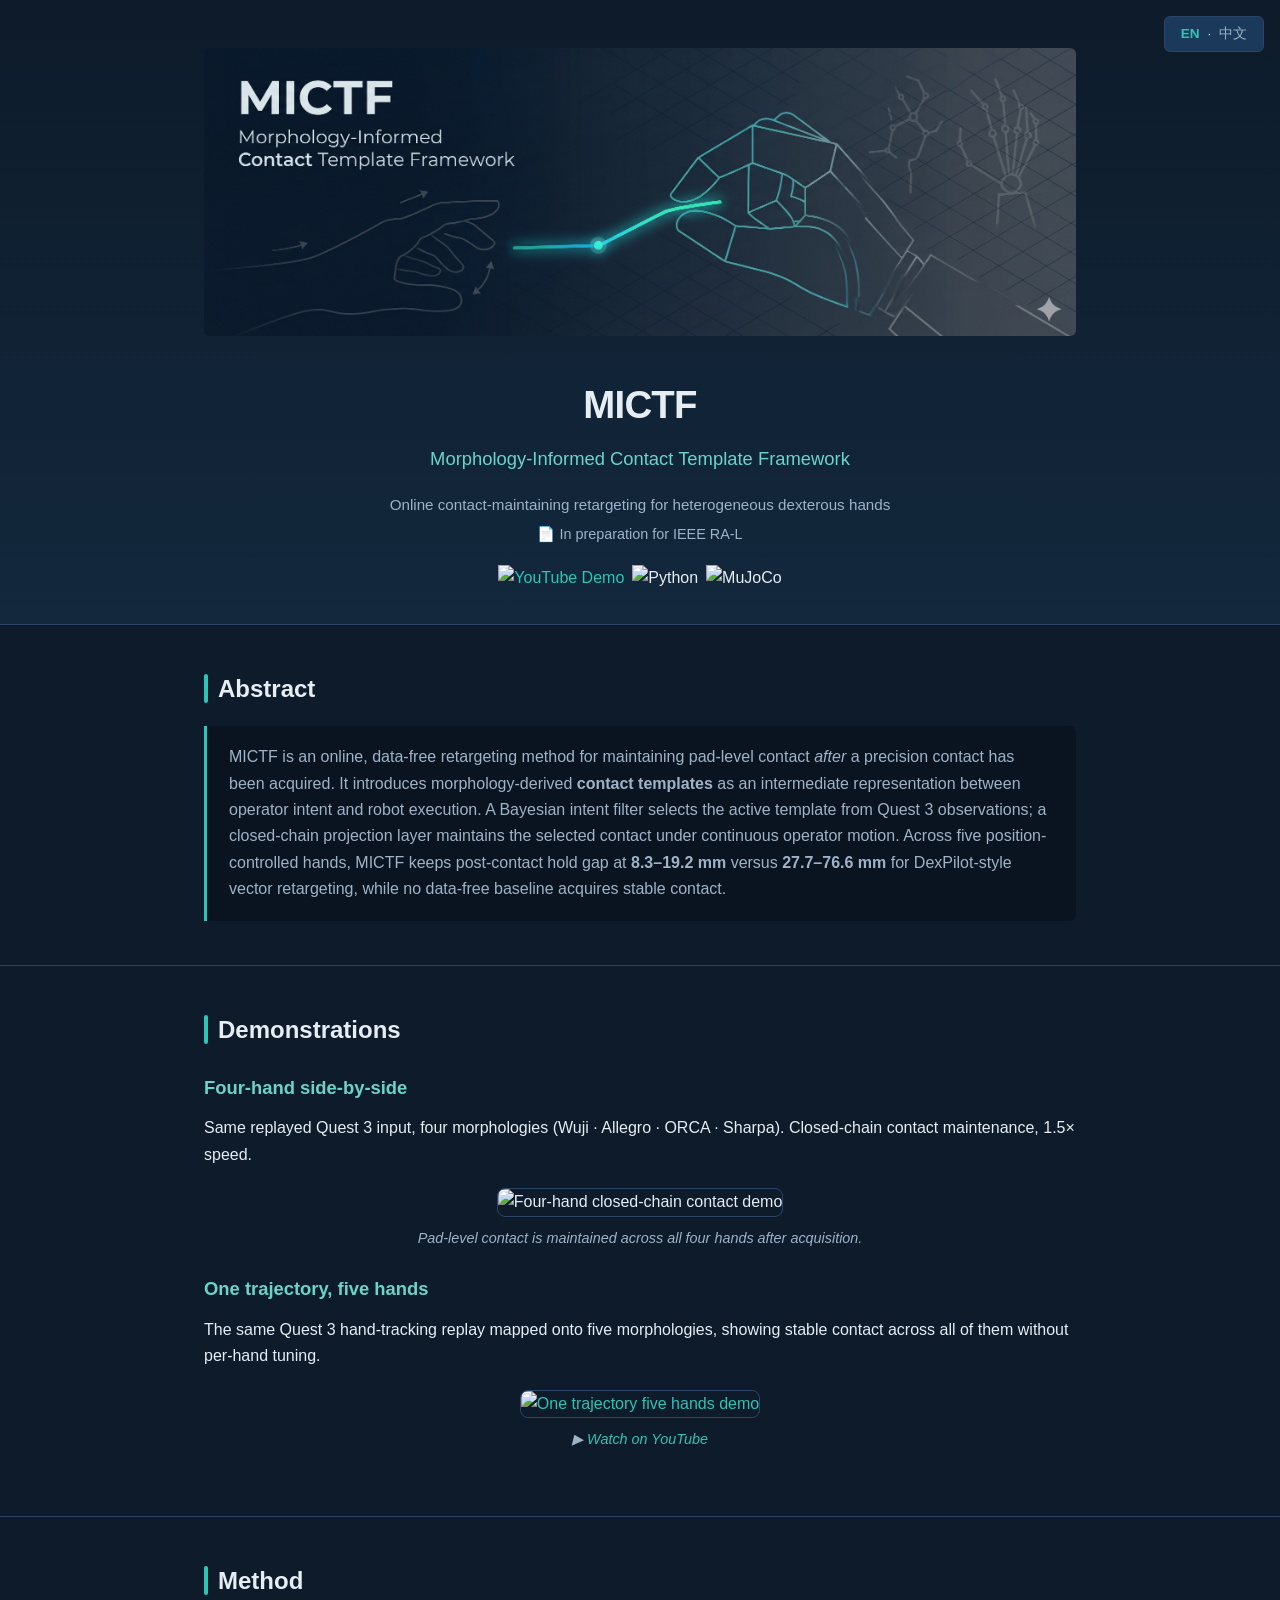
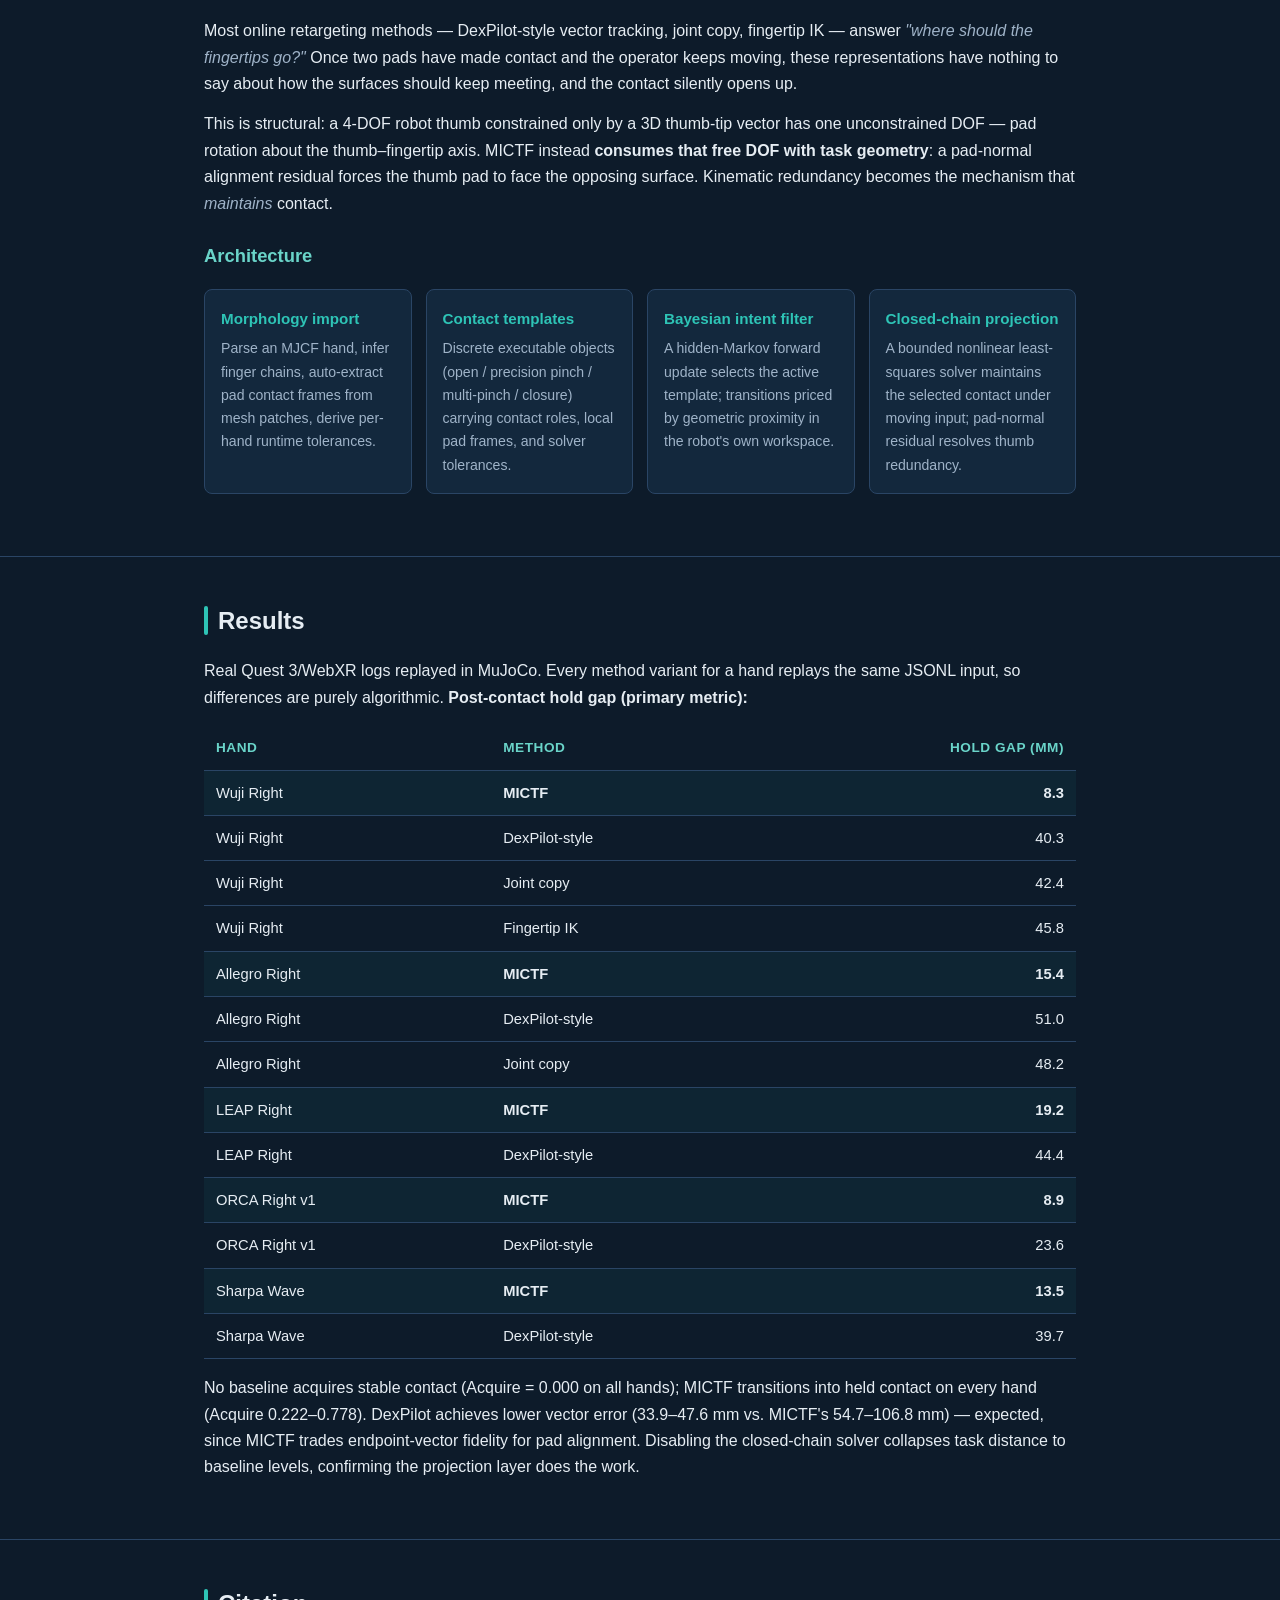
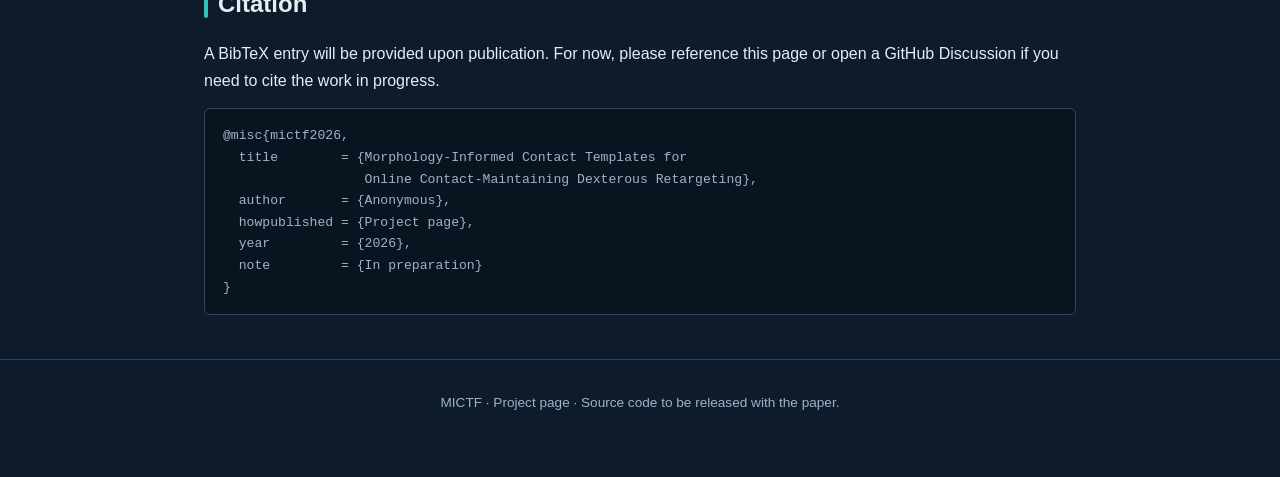
==== docs/index.html @ 3833d104 "Add GitHub Pages project site (conference-paper style, EN/ZH switch) - docs/index.html (EN) + docs/i" ====
<!DOCTYPE html>
<html lang="en">
<head>
  <meta charset="UTF-8">
  <meta name="viewport" content="width=device-width, initial-scale=1.0">
  <title>MICTF — Morphology-Informed Contact Template Framework</title>
  <meta name="description" content="Online, data-free retargeting for maintaining pad-level contact after a precision contact has been acquired.">
  <link rel="stylesheet" href="style.css">
</head>
<body>

<div class="lang-switch">
  <a href="index.html" class="active">EN</a> · <a href="index.zh.html">中文</a>
</div>

<!-- ==================== HERO ==================== -->
<header class="hero">
  <div class="container">
    <img src="assets/banner.png" alt="MICTF banner" class="banner">
    <h1>MICTF</h1>
    <div class="subtitle">Morphology-Informed Contact Template Framework</div>
    <div class="authors">Online contact-maintaining retargeting for heterogeneous dexterous hands</div>
    <div class="venue">📄 In preparation for IEEE RA-L</div>
    <div class="badges">
      <a href="https://youtu.be/rv6dafFKCII"><img alt="YouTube Demo" src="https://img.shields.io/badge/Demo-YouTube-red?logo=youtube"></a>
      <img alt="Python" src="https://img.shields.io/badge/Python-3.10+-3776AB?logo=python&logoColor=white">
      <img alt="MuJoCo" src="https://img.shields.io/badge/MuJoCo-3.x-orange">
    </div>
  </div>
</header>

<!-- ==================== ABSTRACT ==================== -->
<section>
  <div class="container">
    <h2>Abstract</h2>
    <div class="abstract-box">
      MICTF is an online, data-free retargeting method for maintaining pad-level contact
      <em>after</em> a precision contact has been acquired. It introduces morphology-derived
      <strong>contact templates</strong> as an intermediate representation between operator
      intent and robot execution. A Bayesian intent filter selects the active template from
      Quest 3 observations; a closed-chain projection layer maintains the selected contact
      under continuous operator motion. Across five position-controlled hands, MICTF keeps
      post-contact hold gap at <strong>8.3–19.2&nbsp;mm</strong> versus
      <strong>27.7–76.6&nbsp;mm</strong> for DexPilot-style vector retargeting, while no
      data-free baseline acquires stable contact.
    </div>
  </div>
</section>

<!-- ==================== DEMO ==================== -->
<section>
  <div class="container">
    <h2>Demonstrations</h2>

    <h3>Four-hand side-by-side</h3>
    <p>Same replayed Quest 3 input, four morphologies (Wuji · Allegro · ORCA · Sharpa). Closed-chain contact maintenance, 1.5× speed.</p>
    <div class="demo-media">
      <img src="assets/multihand_demo.gif" alt="Four-hand closed-chain contact demo">
      <div class="caption">Pad-level contact is maintained across all four hands after acquisition.</div>
    </div>

    <h3>One trajectory, five hands</h3>
    <p>The same Quest 3 hand-tracking replay mapped onto five morphologies, showing stable contact across all of them without per-hand tuning.</p>
    <div class="demo-media">
      <a href="https://youtu.be/rv6dafFKCII" class="youtube-thumb">
        <img src="https://img.youtube.com/vi/rv6dafFKCII/maxresdefault.jpg" alt="One trajectory five hands demo" style="width:80%">
      </a>
      <div class="caption">▶ <a href="https://youtu.be/rv6dafFKCII">Watch on YouTube</a></div>
    </div>
  </div>
</section>

<!-- ==================== METHOD ==================== -->
<section>
  <div class="container">
    <h2>Method</h2>
    <p>
      Most online retargeting methods — DexPilot-style vector tracking, joint copy, fingertip
      IK — answer <em>"where should the fingertips go?"</em> Once two pads have made contact
      and the operator keeps moving, these representations have nothing to say about how the
      surfaces should keep meeting, and the contact silently opens up.
    </p>
    <p>
      This is structural: a 4-DOF robot thumb constrained only by a 3D thumb-tip vector has one
      unconstrained DOF — pad rotation about the thumb–fingertip axis. MICTF instead
      <strong>consumes that free DOF with task geometry</strong>: a pad-normal alignment
      residual forces the thumb pad to face the opposing surface. Kinematic redundancy becomes
      the mechanism that <em>maintains</em> contact.
    </p>

    <h3>Architecture</h3>
    <div class="cards">
      <div class="card">
        <h4>Morphology import</h4>
        <p>Parse an MJCF hand, infer finger chains, auto-extract pad contact frames from mesh patches, derive per-hand runtime tolerances.</p>
      </div>
      <div class="card">
        <h4>Contact templates</h4>
        <p>Discrete executable objects (open / precision pinch / multi-pinch / closure) carrying contact roles, local pad frames, and solver tolerances.</p>
      </div>
      <div class="card">
        <h4>Bayesian intent filter</h4>
        <p>A hidden-Markov forward update selects the active template; transitions priced by geometric proximity in the robot's own workspace.</p>
      </div>
      <div class="card">
        <h4>Closed-chain projection</h4>
        <p>A bounded nonlinear least-squares solver maintains the selected contact under moving input; pad-normal residual resolves thumb redundancy.</p>
      </div>
    </div>
  </div>
</section>

<!-- ==================== RESULTS ==================== -->
<section>
  <div class="container">
    <h2>Results</h2>
    <p>Real Quest 3/WebXR logs replayed in MuJoCo. Every method variant for a hand replays the same JSONL input, so differences are purely algorithmic. <strong>Post-contact hold gap (primary metric):</strong></p>
    <div class="table-wrap">
      <table>
        <thead>
          <tr>
            <th>Hand</th><th>Method</th><th class="num">Hold gap (mm)</th>
          </tr>
        </thead>
        <tbody>
          <tr class="mictf"><td>Wuji Right</td><td><strong>MICTF</strong></td><td class="num"><strong>8.3</strong></td></tr>
          <tr><td>Wuji Right</td><td>DexPilot-style</td><td class="num">40.3</td></tr>
          <tr><td>Wuji Right</td><td>Joint copy</td><td class="num">42.4</td></tr>
          <tr><td>Wuji Right</td><td>Fingertip IK</td><td class="num">45.8</td></tr>
          <tr class="mictf"><td>Allegro Right</td><td><strong>MICTF</strong></td><td class="num"><strong>15.4</strong></td></tr>
          <tr><td>Allegro Right</td><td>DexPilot-style</td><td class="num">51.0</td></tr>
          <tr><td>Allegro Right</td><td>Joint copy</td><td class="num">48.2</td></tr>
          <tr class="mictf"><td>LEAP Right</td><td><strong>MICTF</strong></td><td class="num"><strong>19.2</strong></td></tr>
          <tr><td>LEAP Right</td><td>DexPilot-style</td><td class="num">44.4</td></tr>
          <tr class="mictf"><td>ORCA Right v1</td><td><strong>MICTF</strong></td><td class="num"><strong>8.9</strong></td></tr>
          <tr><td>ORCA Right v1</td><td>DexPilot-style</td><td class="num">23.6</td></tr>
          <tr class="mictf"><td>Sharpa Wave</td><td><strong>MICTF</strong></td><td class="num"><strong>13.5</strong></td></tr>
          <tr><td>Sharpa Wave</td><td>DexPilot-style</td><td class="num">39.7</td></tr>
        </tbody>
      </table>
    </div>
    <p>
      No baseline acquires stable contact (Acquire&nbsp;=&nbsp;0.000 on all hands); MICTF
      transitions into held contact on every hand (Acquire&nbsp;0.222–0.778). DexPilot achieves
      lower vector error (33.9–47.6&nbsp;mm vs. MICTF's 54.7–106.8&nbsp;mm) — expected, since
      MICTF trades endpoint-vector fidelity for pad alignment. Disabling the closed-chain solver
      collapses task distance to baseline levels, confirming the projection layer does the work.
    </p>
  </div>
</section>

<!-- ==================== CITATION ==================== -->
<section>
  <div class="container">
    <h2>Citation</h2>
    <p>A BibTeX entry will be provided upon publication. For now, please reference this page or open a GitHub Discussion if you need to cite the work in progress.</p>
    <div class="citation">@misc{mictf2026,
  title        = {Morphology-Informed Contact Templates for
                  Online Contact-Maintaining Dexterous Retargeting},
  author       = {Anonymous},
  howpublished = {Project page},
  year         = {2026},
  note         = {In preparation}
}</div>
  </div>
</section>

<footer>
  <div class="container">
    <p>MICTF · Project page · Source code to be released with the paper.</p>
  </div>
</footer>

</body>
</html>
---- docs/style.css ----
/* MICTF project page — conference-paper style */
:root {
  --bg: #0d1b2a;
  --bg-2: #13283d;
  --surface: #1b3a5b;
  --text: #e6edf3;
  --text-dim: #9fb3c8;
  --accent: #2ec4b6;
  --accent-2: #6ad4c9;
  --rule: #2a4565;
  --code-bg: #0a1420;
  --warn: #f0a868;
}

* { box-sizing: border-box; margin: 0; padding: 0; }

html { scroll-behavior: smooth; }

body {
  background: var(--bg);
  color: var(--text);
  font-family: -apple-system, BlinkMacSystemFont, "Segoe UI", "Helvetica Neue",
               "Noto Sans SC", Arial, sans-serif;
  font-size: 16px;
  line-height: 1.65;
  -webkit-font-smoothing: antialiased;
}

.container {
  max-width: 920px;
  margin: 0 auto;
  padding: 0 24px;
}

/* ---------- Header / hero ---------- */
.hero {
  text-align: center;
  padding: 48px 24px 32px;
  background: linear-gradient(180deg, var(--bg) 0%, var(--bg-2) 100%);
  border-bottom: 1px solid var(--rule);
}
.hero img.banner {
  width: 100%;
  max-width: 960px;
  border-radius: 6px;
  margin-bottom: 28px;
}
.hero h1 {
  font-size: 2.4rem;
  font-weight: 700;
  letter-spacing: -0.02em;
  margin-bottom: 8px;
}
.hero .subtitle {
  font-size: 1.15rem;
  color: var(--accent-2);
  font-weight: 500;
  margin-bottom: 18px;
}
.hero .authors {
  color: var(--text-dim);
  font-size: 0.95rem;
  margin-bottom: 6px;
}
.hero .venue {
  color: var(--text-dim);
  font-size: 0.9rem;
}
.badges {
  margin-top: 18px;
  display: flex;
  gap: 8px;
  justify-content: center;
  flex-wrap: wrap;
}
.badges img { height: 24px; }

/* ---------- Lang switch ---------- */
.lang-switch {
  position: fixed;
  top: 16px;
  right: 16px;
  z-index: 100;
  background: var(--surface);
  border: 1px solid var(--rule);
  border-radius: 6px;
  padding: 6px 12px;
  font-size: 0.85rem;
}
.lang-switch a {
  color: var(--text-dim);
  text-decoration: none;
  margin: 0 4px;
}
.lang-switch a.active { color: var(--accent); font-weight: 600; }
.lang-switch a:hover { color: var(--accent-2); }

/* ---------- Sections ---------- */
section {
  padding: 44px 0;
  border-bottom: 1px solid var(--rule);
}
section h2 {
  font-size: 1.5rem;
  font-weight: 600;
  margin-bottom: 18px;
  color: var(--text);
  display: flex;
  align-items: center;
  gap: 10px;
}
section h2::before {
  content: "";
  width: 4px;
  height: 1.2em;
  background: var(--accent);
  border-radius: 2px;
}
section h3 {
  font-size: 1.15rem;
  font-weight: 600;
  margin: 24px 0 12px;
  color: var(--accent-2);
}
p { margin-bottom: 14px; }
a { color: var(--accent); text-decoration: none; }
a:hover { text-decoration: underline; }
em { color: var(--text-dim); }

/* ---------- Abstract ---------- */
.abstract-box {
  background: var(--code-bg);
  border-left: 3px solid var(--accent);
  padding: 18px 22px;
  border-radius: 0 6px 6px 0;
  color: var(--text-dim);
}

/* ---------- Demo ---------- */
.demo-media {
  text-align: center;
  margin: 20px 0;
}
.demo-media img, .demo-media video {
  max-width: 100%;
  border-radius: 8px;
  border: 1px solid var(--rule);
}
.demo-media .caption {
  color: var(--text-dim);
  font-size: 0.9rem;
  margin-top: 10px;
  font-style: italic;
}
.youtube-thumb { transition: transform 0.15s; }
.youtube-thumb:hover { transform: scale(1.01); }

/* ---------- Tables ---------- */
.table-wrap { overflow-x: auto; margin: 16px 0; }
table {
  width: 100%;
  border-collapse: collapse;
  font-size: 0.92rem;
}
th, td {
  padding: 10px 12px;
  text-align: left;
  border-bottom: 1px solid var(--rule);
}
th {
  color: var(--accent-2);
  font-weight: 600;
  font-size: 0.85rem;
  text-transform: uppercase;
  letter-spacing: 0.04em;
}
td.num, th.num { text-align: right; font-variant-numeric: tabular-nums; }
tr.best td { color: var(--accent); font-weight: 600; }
tr.mictf td { background: rgba(46, 196, 182, 0.06); }

/* ---------- Architecture cards ---------- */
.cards {
  display: grid;
  grid-template-columns: repeat(auto-fit, minmax(200px, 1fr));
  gap: 14px;
  margin: 18px 0;
}
.card {
  background: var(--bg-2);
  border: 1px solid var(--rule);
  border-radius: 8px;
  padding: 16px;
}
.card h4 {
  color: var(--accent);
  font-size: 0.95rem;
  margin-bottom: 6px;
}
.card p { font-size: 0.88rem; color: var(--text-dim); margin: 0; }

/* ---------- Citation ---------- */
.citation {
  background: var(--code-bg);
  border: 1px solid var(--rule);
  border-radius: 6px;
  padding: 16px 18px;
  font-family: "SF Mono", "Consolas", "Liberation Mono", monospace;
  font-size: 0.82rem;
  color: var(--text-dim);
  overflow-x: auto;
  white-space: pre;
}

/* ---------- Footer ---------- */
footer {
  padding: 32px 0 48px;
  text-align: center;
  color: var(--text-dim);
  font-size: 0.85rem;
}

/* ---------- Responsive ---------- */
@media (max-width: 640px) {
  .hero h1 { font-size: 1.7rem; }
  .hero .subtitle { font-size: 1rem; }
  .container { padding: 0 16px; }
  .lang-switch { top: 8px; right: 8px; font-size: 0.8rem; }
}
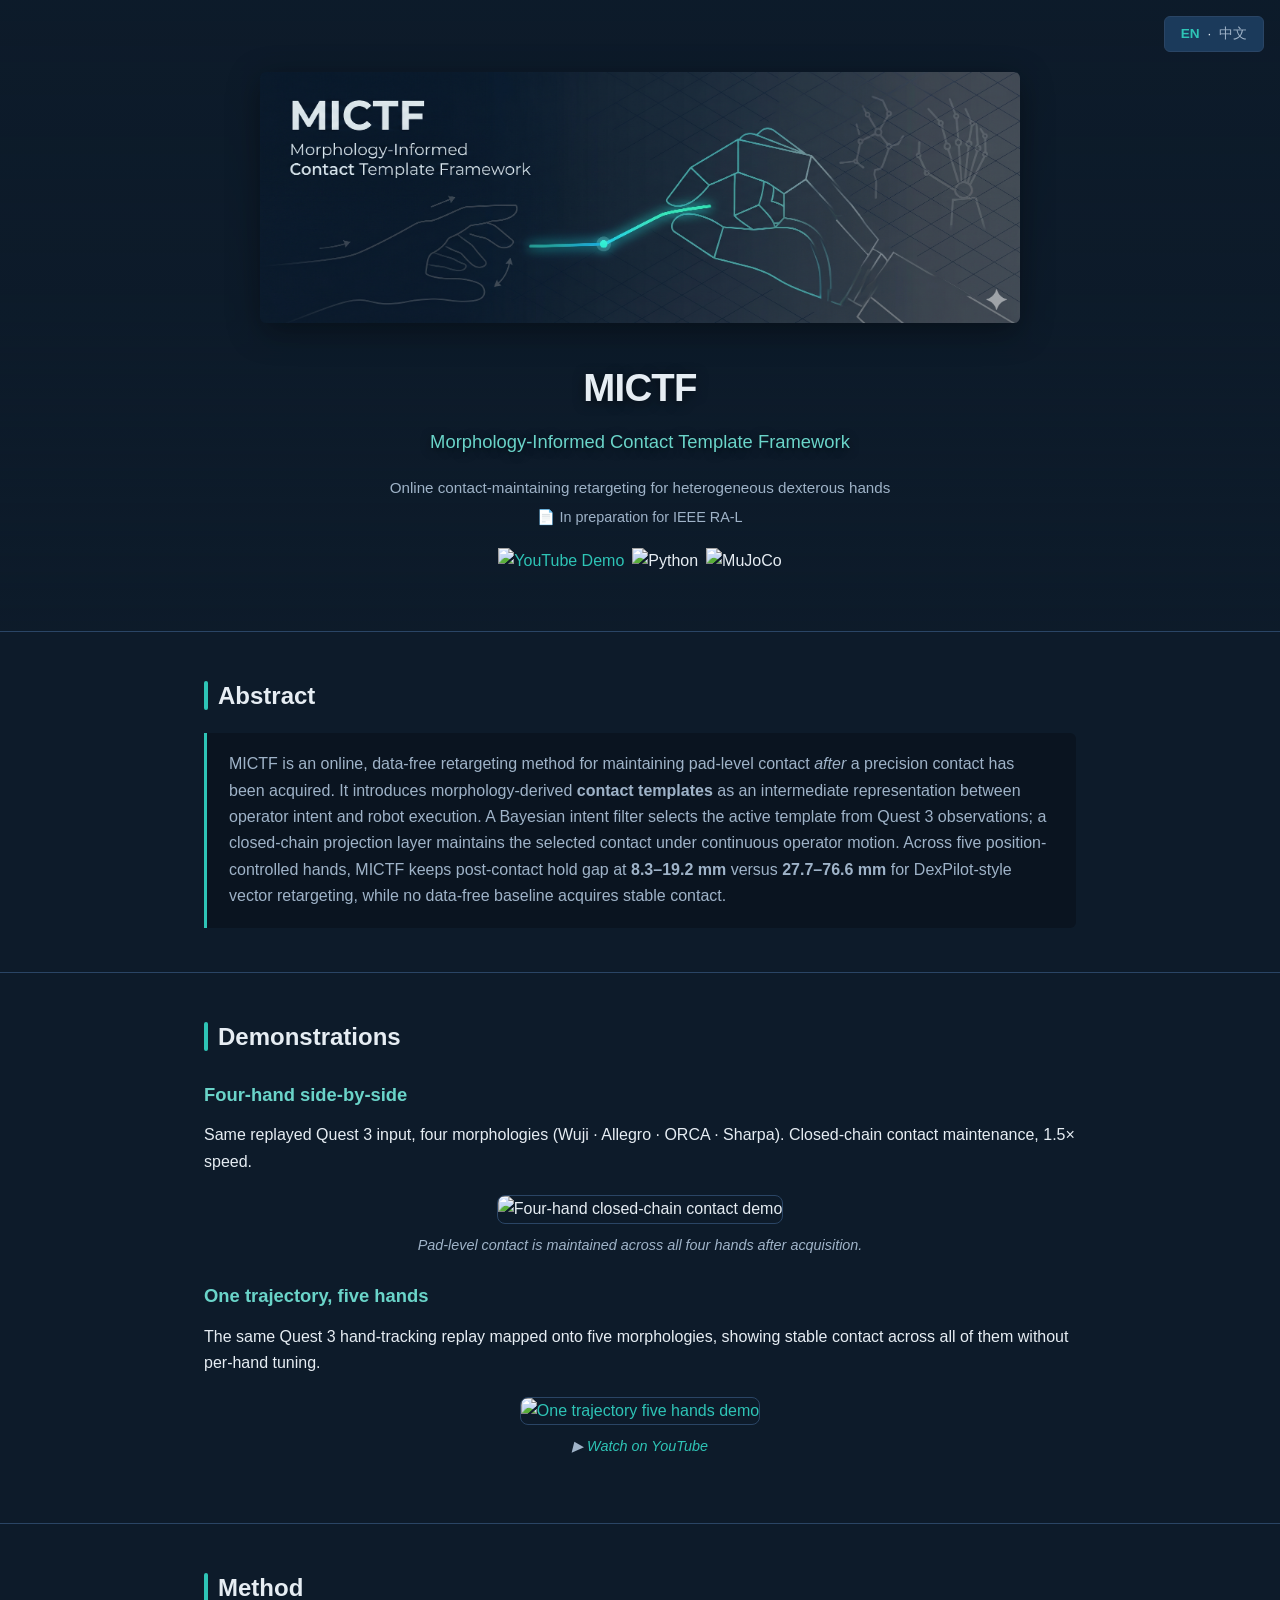
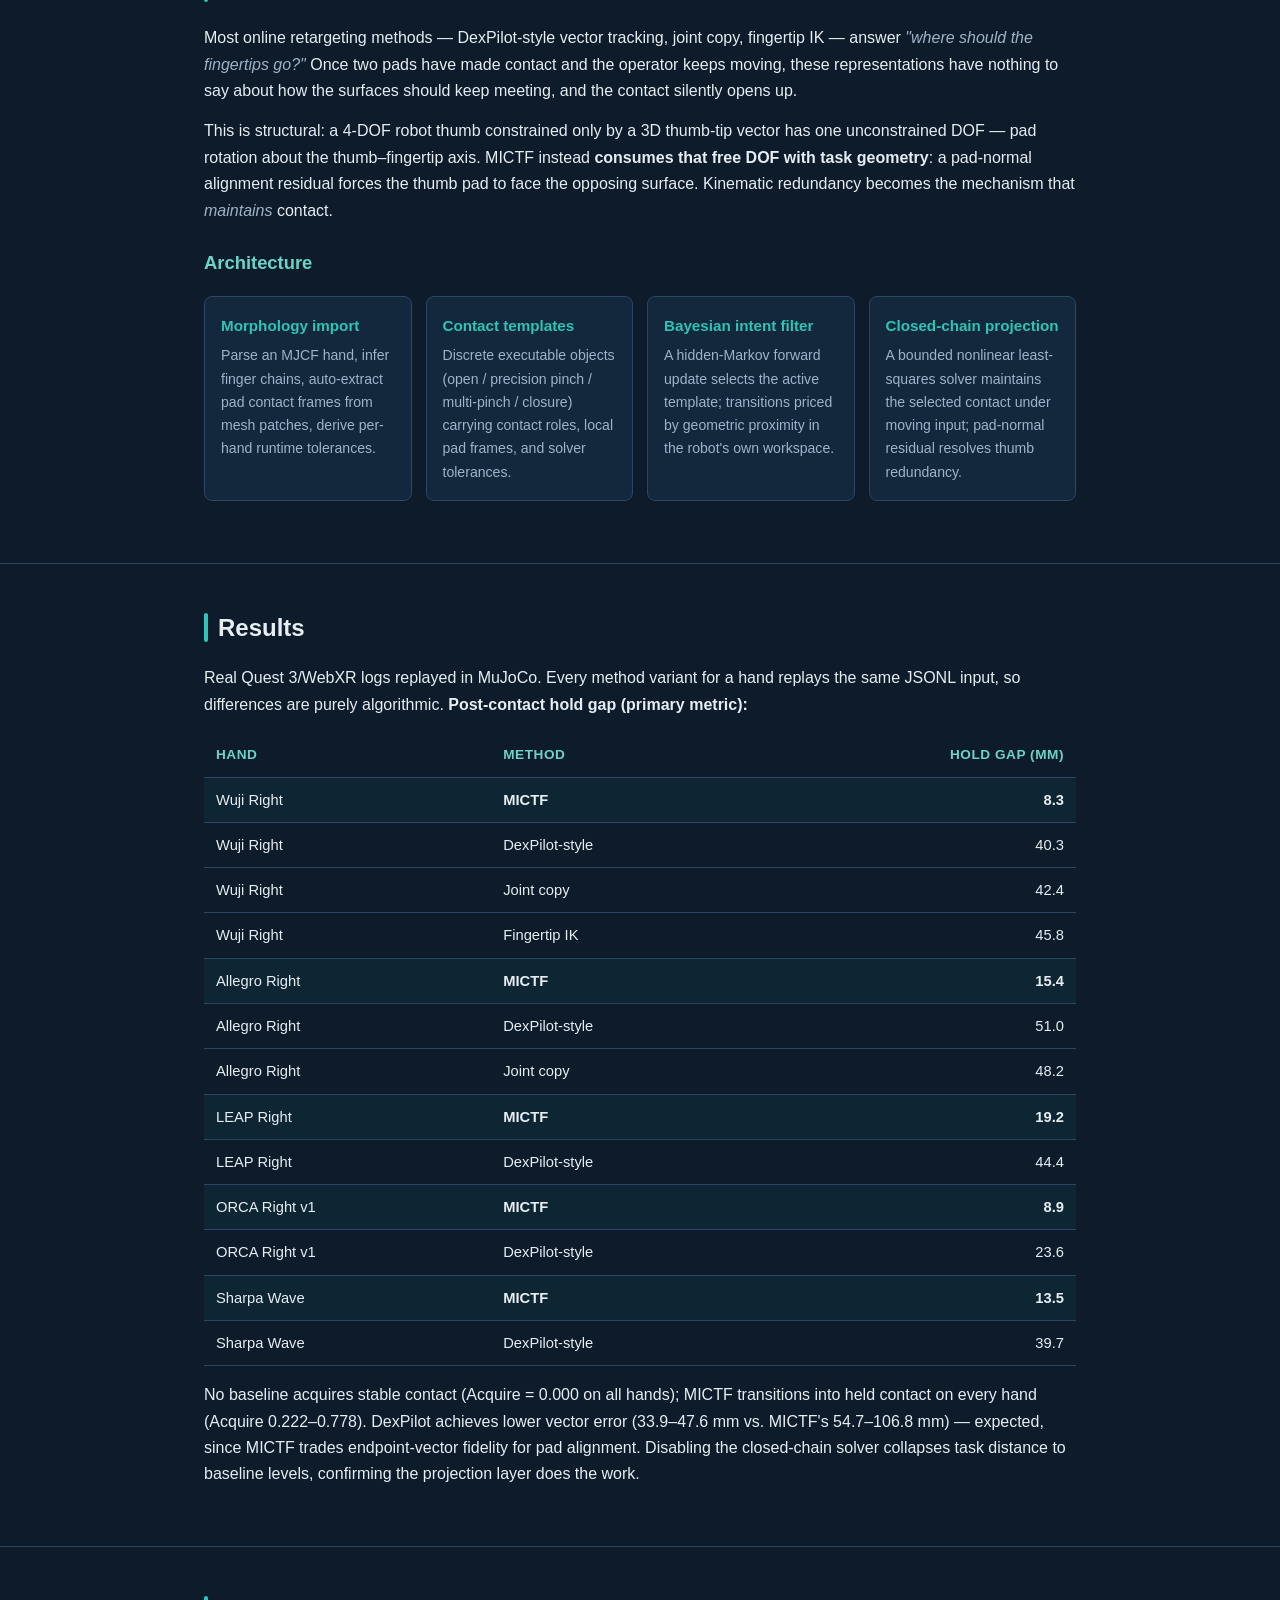
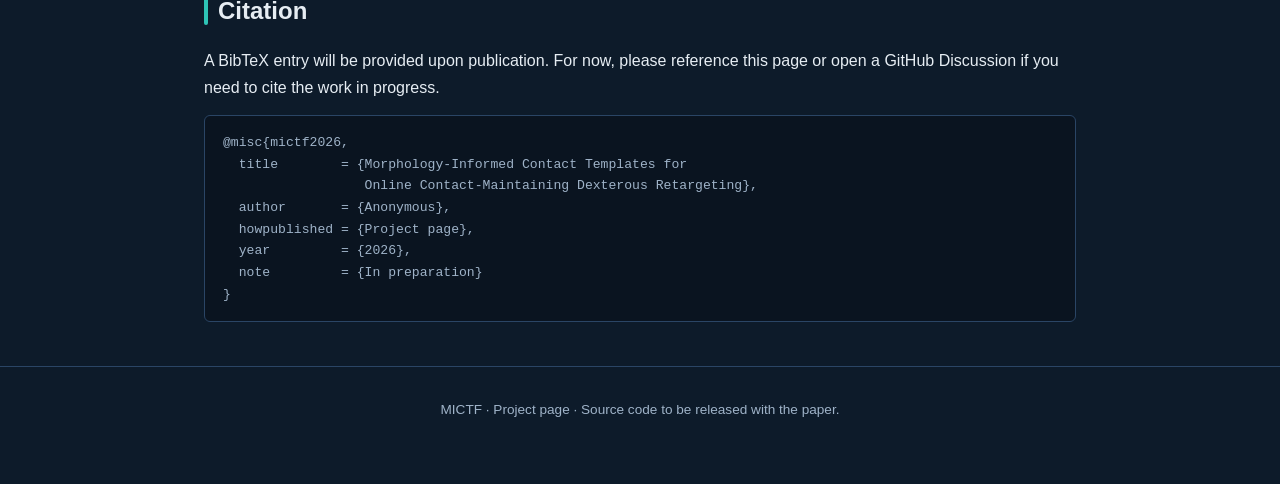
==== commit 36139a16: "Add background YouTube video to hero (top-conference project-page style) - Hero now plays the rv6daf" ====
--- a/docs/index.html
+++ b/docs/index.html
@@ -15,6 +15,14 @@
 
 <!-- ==================== HERO ==================== -->
 <header class="hero">
+  <!-- Background YouTube video: autoplay, muted, looped, no controls -->
+  <div class="hero-video">
+    <iframe
+      src="https://www.youtube.com/embed/rv6dafFKCII?autoplay=1&mute=1&loop=1&playlist=rv6dafFKCII&controls=0&showinfo=0&modestbranding=1&rel=0&playsinline=1&iv_load_policy=3"
+      title="MICTF background demo"
+      allow="autoplay; encrypted-media"
+      allowfullscreen></iframe>
+  </div>
   <div class="container">
     <img src="assets/banner.png" alt="MICTF banner" class="banner">
     <h1>MICTF</h1>
--- a/docs/style.css
+++ b/docs/style.css
@@ -34,28 +34,72 @@
 
 /* ---------- Header / hero ---------- */
 .hero {
+  position: relative;
   text-align: center;
-  padding: 48px 24px 32px;
-  background: linear-gradient(180deg, var(--bg) 0%, var(--bg-2) 100%);
+  padding: 72px 24px 56px;
+  overflow: hidden;
   border-bottom: 1px solid var(--rule);
+  min-height: 420px;
+  display: flex;
+  align-items: center;
+  justify-content: center;
+}
+/* background YouTube video, scaled to cover */
+.hero-video {
+  position: absolute;
+  top: 50%;
+  left: 50%;
+  width: 177.78vh;          /* 16:9, cover by height */
+  height: 56.25vw;          /* 16:9, cover by width */
+  min-width: 100%;
+  min-height: 100%;
+  transform: translate(-50%, -50%);
+  pointer-events: none;     /* clicks pass through to overlay */
+  z-index: 0;
+}
+.hero-video iframe {
+  width: 100%;
+  height: 100%;
+  border: 0;
+  pointer-events: none;
+}
+/* semi-transparent gradient overlay */
+.hero::before {
+  content: "";
+  position: absolute;
+  inset: 0;
+  background: linear-gradient(
+    180deg,
+    rgba(13, 27, 42, 0.55) 0%,
+    rgba(13, 27, 42, 0.40) 50%,
+    rgba(13, 27, 42, 0.85) 100%
+  );
+  z-index: 1;
+}
+.hero .container {
+  position: relative;
+  z-index: 2;               /* text above overlay */
 }
 .hero img.banner {
   width: 100%;
-  max-width: 960px;
+  max-width: 760px;
   border-radius: 6px;
-  margin-bottom: 28px;
+  margin-bottom: 24px;
+  box-shadow: 0 8px 32px rgba(0, 0, 0, 0.4);
 }
 .hero h1 {
   font-size: 2.4rem;
   font-weight: 700;
   letter-spacing: -0.02em;
   margin-bottom: 8px;
+  text-shadow: 0 2px 12px rgba(0, 0, 0, 0.6);
 }
 .hero .subtitle {
   font-size: 1.15rem;
   color: var(--accent-2);
   font-weight: 500;
   margin-bottom: 18px;
+  text-shadow: 0 2px 10px rgba(0, 0, 0, 0.6);
 }
 .hero .authors {
   color: var(--text-dim);
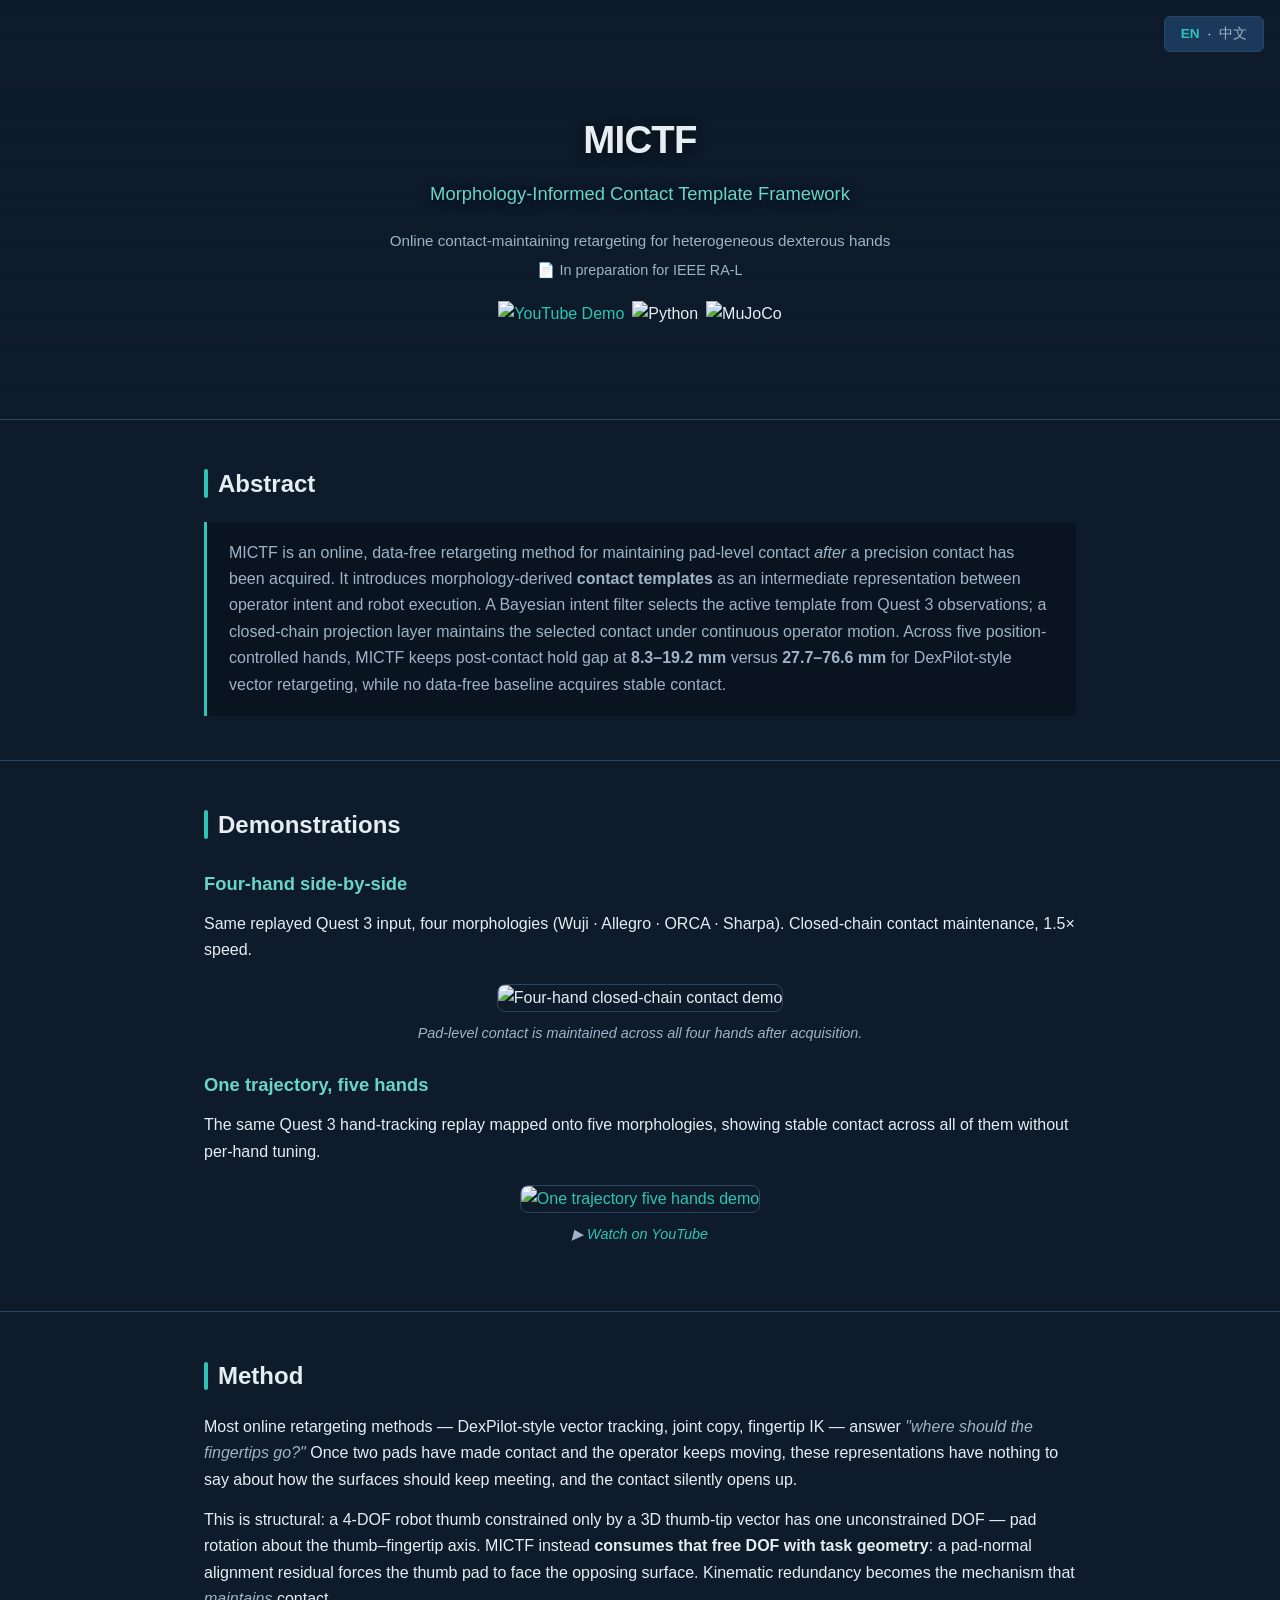
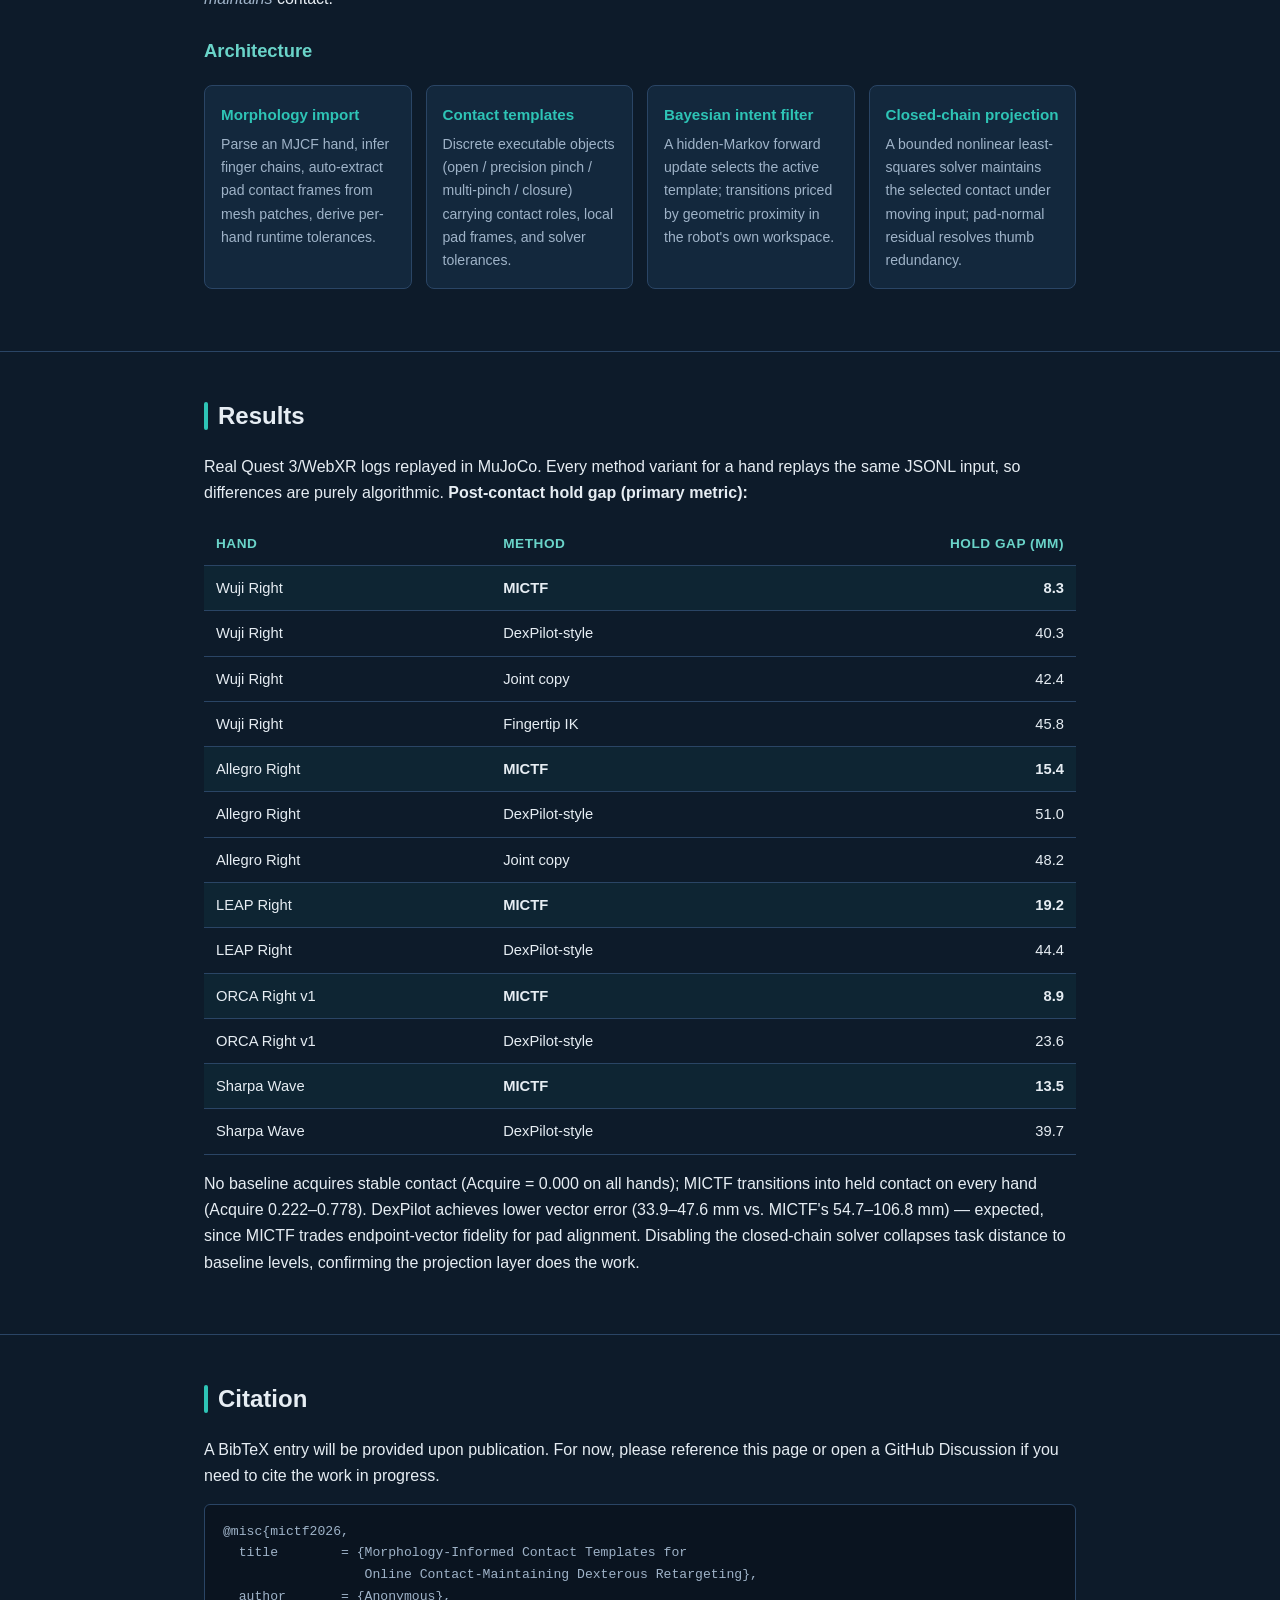
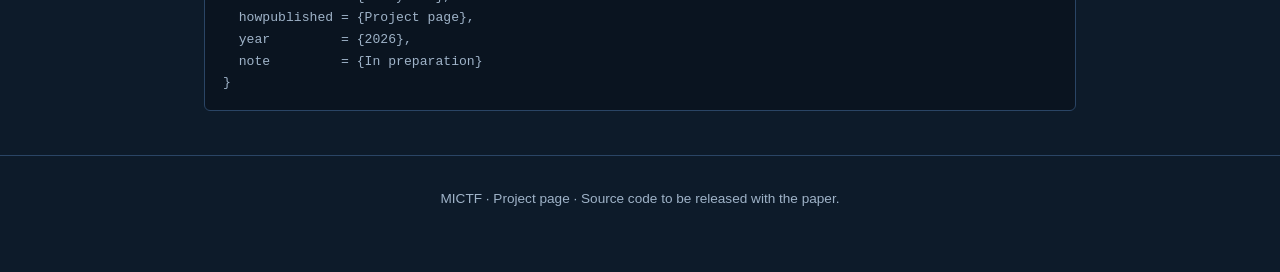
==== commit 881cd04a: "Remove banner img from hero so YouTube background video is visible The banner img (inside .hero .con" ====
--- a/docs/index.html
+++ b/docs/index.html
@@ -24,7 +24,6 @@
       allowfullscreen></iframe>
   </div>
   <div class="container">
-    <img src="assets/banner.png" alt="MICTF banner" class="banner">
     <h1>MICTF</h1>
     <div class="subtitle">Morphology-Informed Contact Template Framework</div>
     <div class="authors">Online contact-maintaining retargeting for heterogeneous dexterous hands</div>
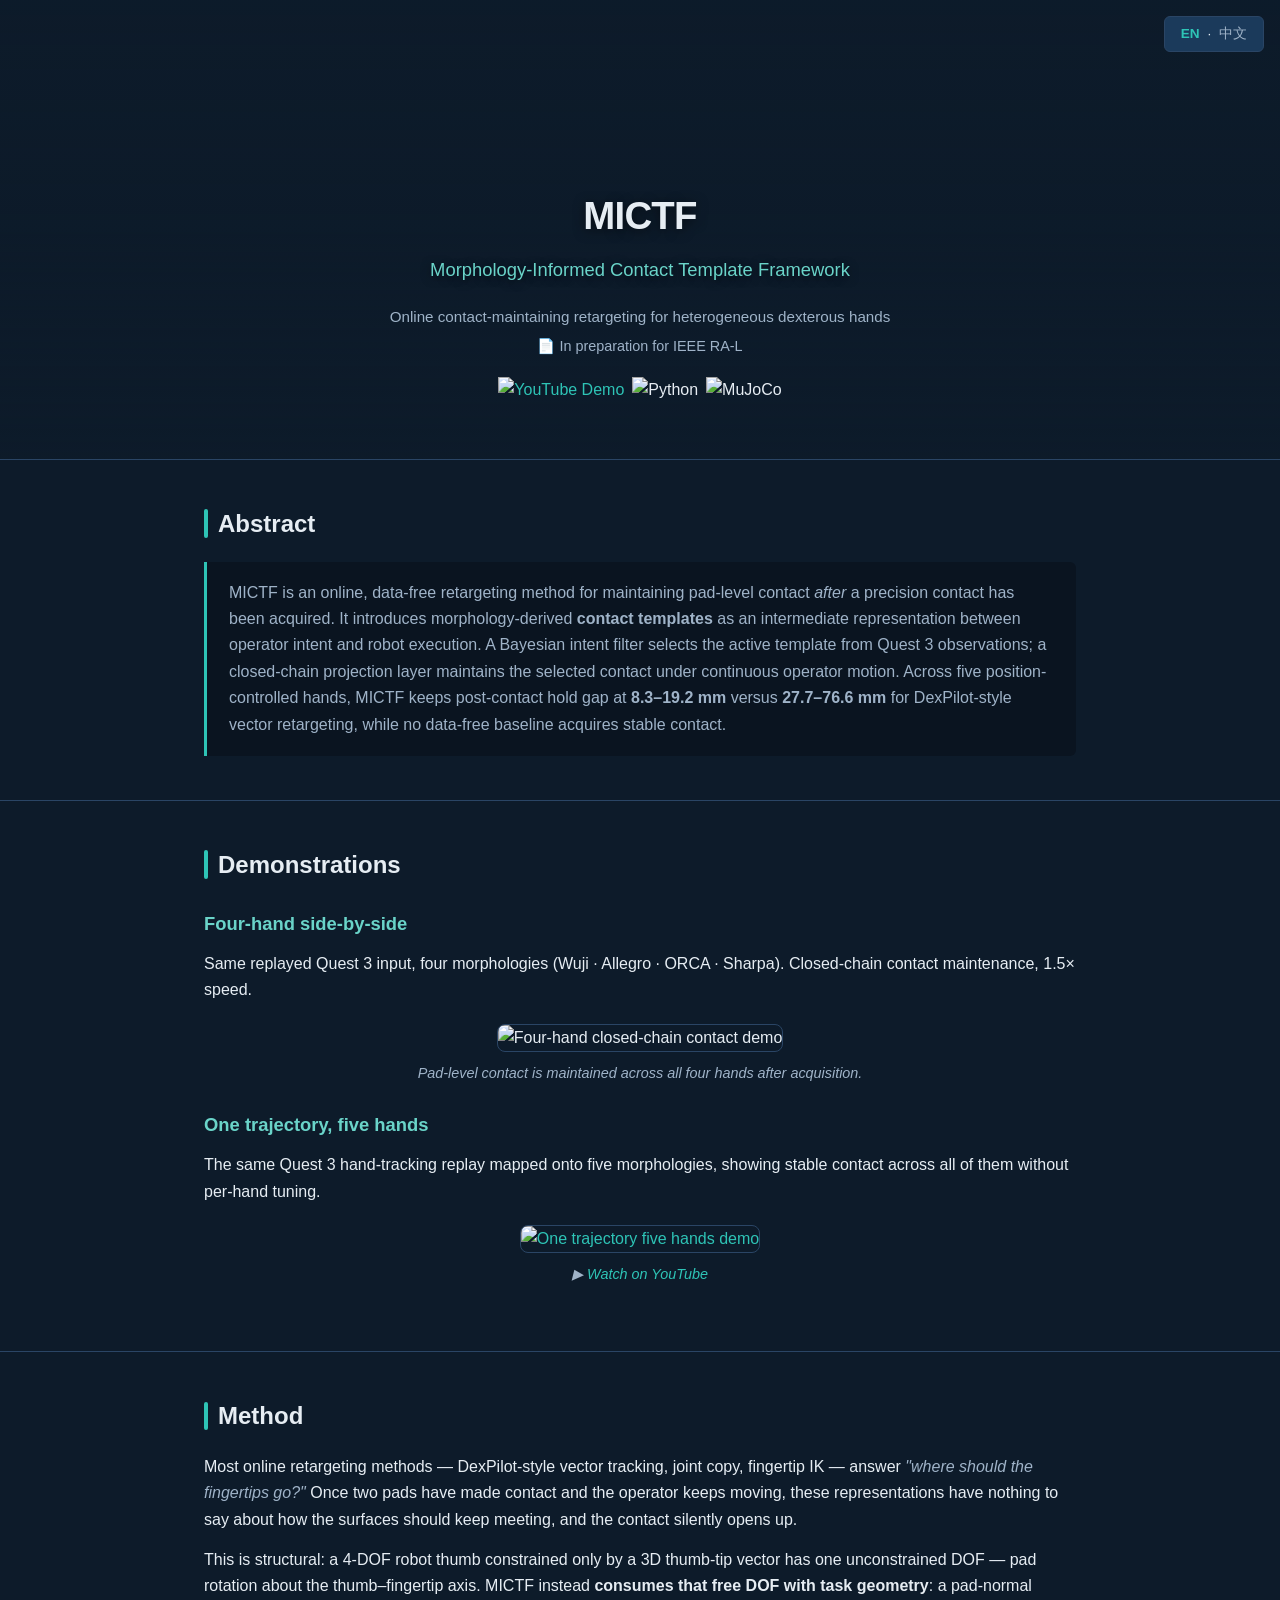
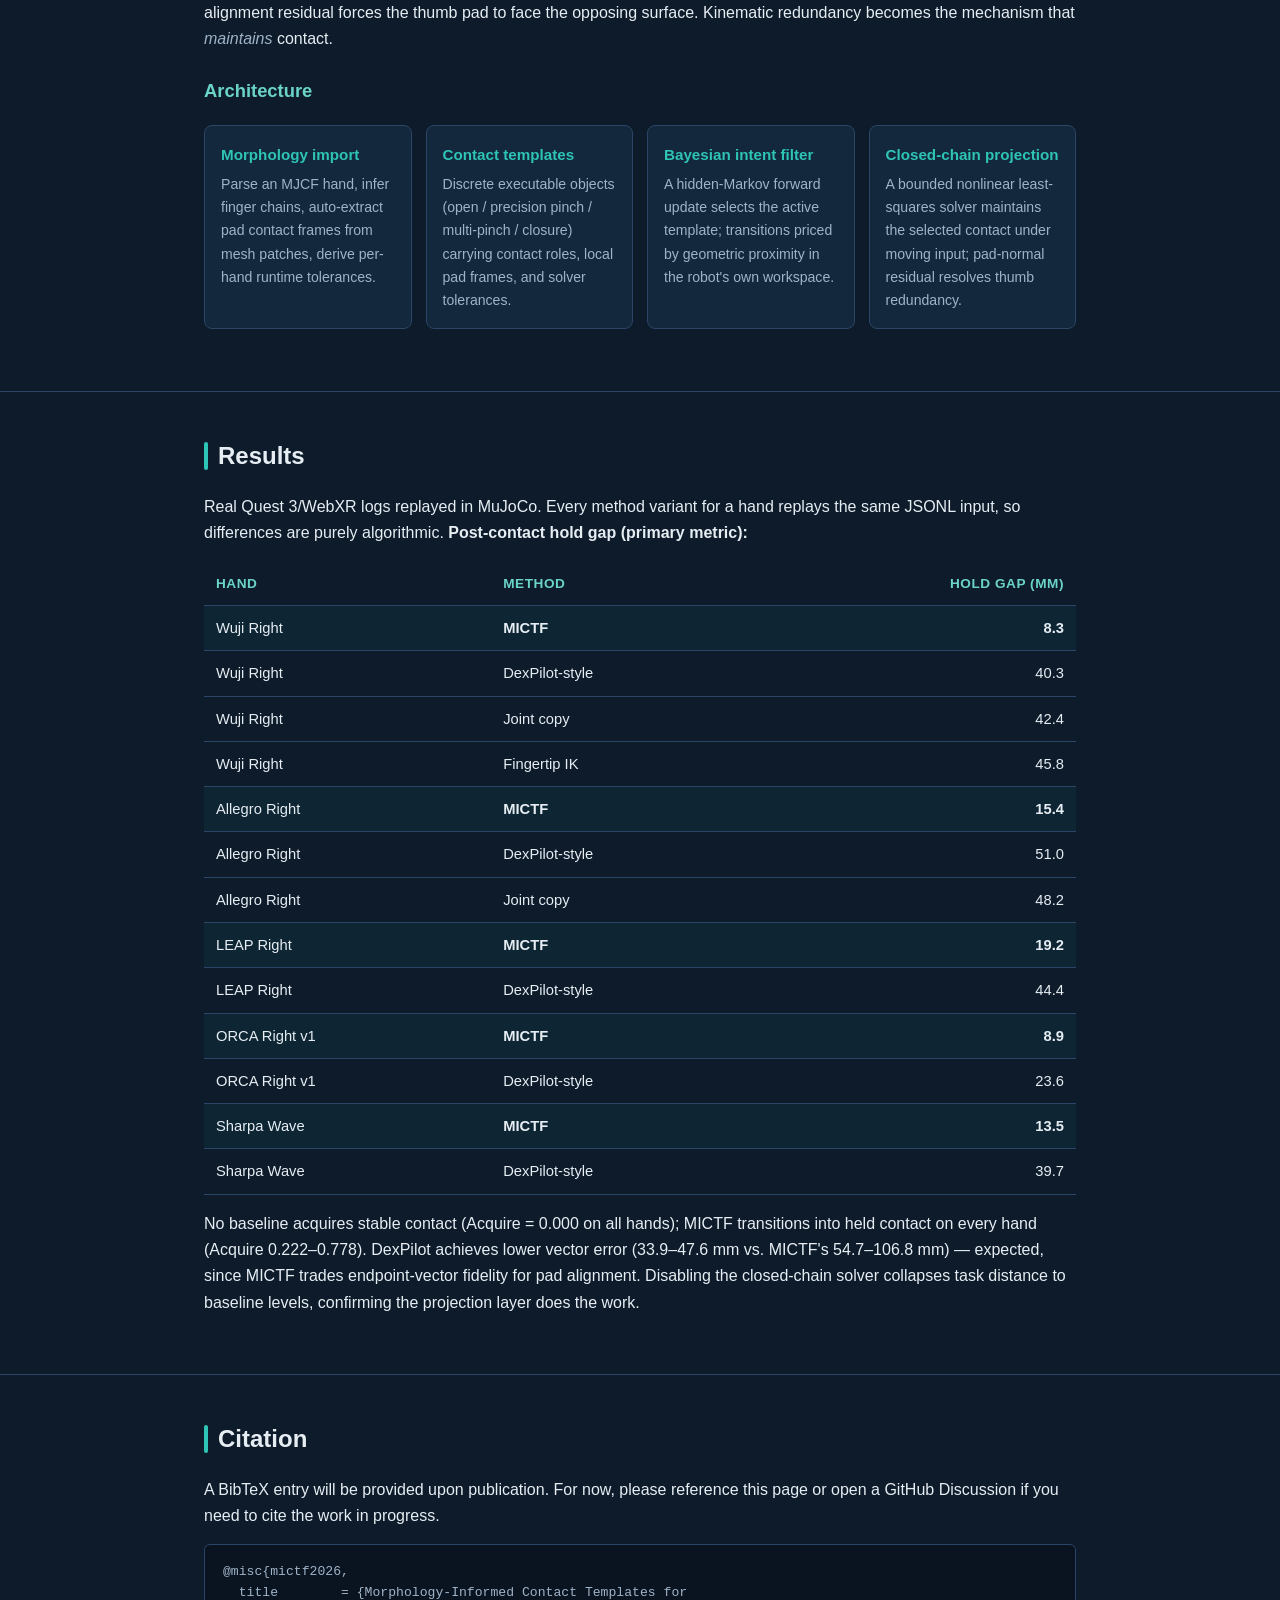
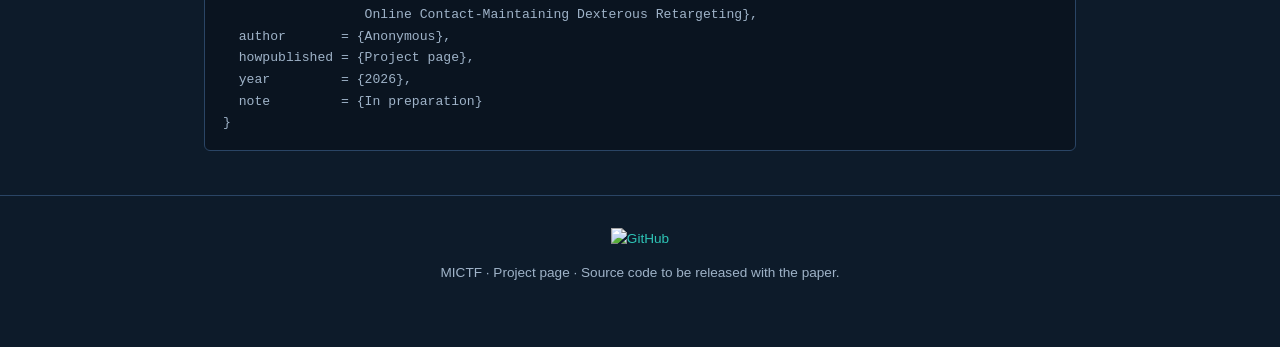
==== commit 37a69881: "Cross-link GitHub Pages and GitHub repo - READMEs: add Project Page badge linking to GitHub Pages si" ====
--- a/docs/index.html
+++ b/docs/index.html
@@ -174,6 +174,7 @@
 
 <footer>
   <div class="container">
+    <a href="https://github.com/mohuairan/mictf-project"><img alt="GitHub" src="https://img.shields.io/badge/GitHub-mictf--project-181717?logo=github"></a>
     <p>MICTF · Project page · Source code to be released with the paper.</p>
   </div>
 </footer>
--- a/docs/style.css
+++ b/docs/style.css
@@ -36,13 +36,9 @@
 .hero {
   position: relative;
   text-align: center;
-  padding: 72px 24px 56px;
   overflow: hidden;
   border-bottom: 1px solid var(--rule);
-  min-height: 420px;
-  display: flex;
-  align-items: center;
-  justify-content: center;
+  min-height: 460px;
 }
 /* background YouTube video, scaled to cover */
 .hero-video {
@@ -77,8 +73,12 @@
   z-index: 1;
 }
 .hero .container {
-  position: relative;
+  position: absolute;
+  left: 0;
+  right: 0;
+  bottom: 0;
   z-index: 2;               /* text above overlay */
+  padding-bottom: 56px;
 }
 .hero img.banner {
   width: 100%;
@@ -262,6 +262,8 @@
   color: var(--text-dim);
   font-size: 0.85rem;
 }
+footer a { display: inline-block; margin-bottom: 12px; }
+footer a img { height: 24px; }
 
 /* ---------- Responsive ---------- */
 @media (max-width: 640px) {
